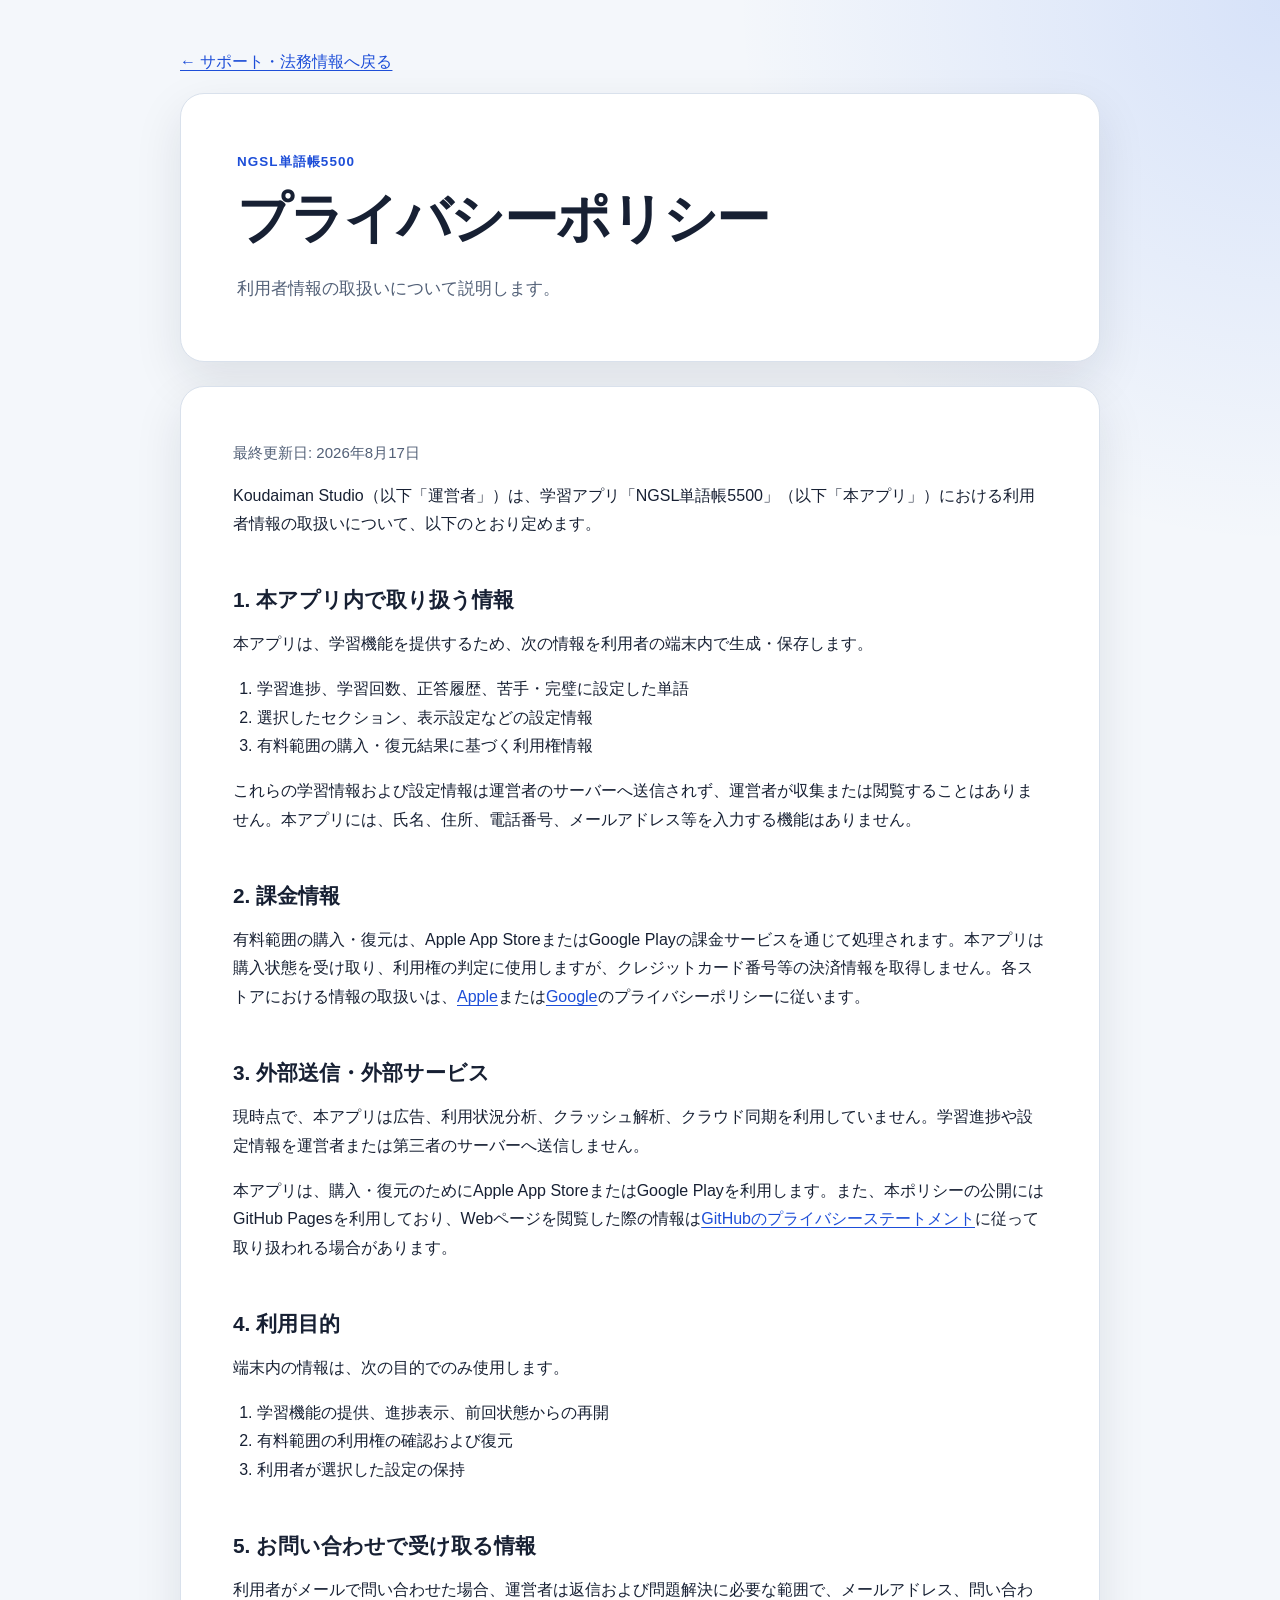
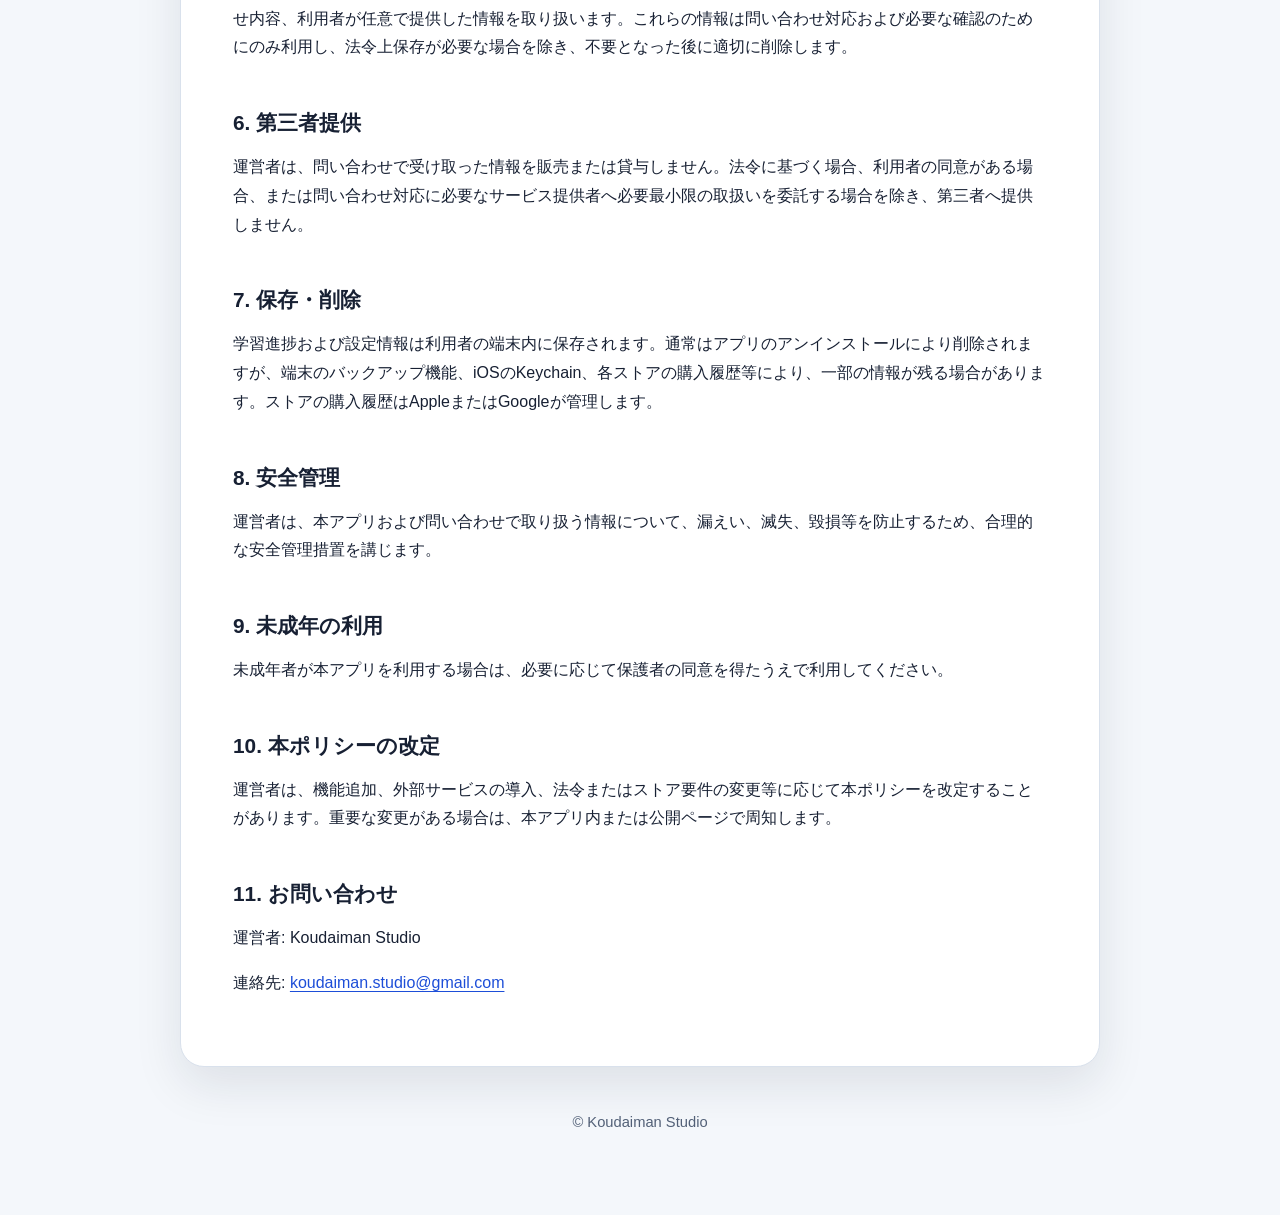
==== privacy-policy/index.html @ da4f52c1 "Publish NGSL 5500 legal pages" ====
<!doctype html>
<html lang="ja">
  <head>
    <meta charset="utf-8">
    <meta name="viewport" content="width=device-width, initial-scale=1">
    <meta name="description" content="NGSL単語帳5500のプライバシーポリシーです。">
    <title>プライバシーポリシー | NGSL単語帳5500</title>
    <link rel="stylesheet" href="../styles.css">
  </head>
  <body>
    <main class="shell">
      <a class="back-link" href="../">← サポート・法務情報へ戻る</a>
      <header class="site-header">
        <p class="eyebrow">NGSL単語帳5500</p>
        <h1>プライバシーポリシー</h1>
        <p class="lead">利用者情報の取扱いについて説明します。</p>
      </header>

      <article class="document">
        <p class="document-meta">最終更新日: 2026年8月17日</p>
        <p>Koudaiman Studio（以下「運営者」）は、学習アプリ「NGSL単語帳5500」（以下「本アプリ」）における利用者情報の取扱いについて、以下のとおり定めます。</p>

        <h2>1. 本アプリ内で取り扱う情報</h2>
        <p>本アプリは、学習機能を提供するため、次の情報を利用者の端末内で生成・保存します。</p>
        <ol>
          <li>学習進捗、学習回数、正答履歴、苦手・完璧に設定した単語</li>
          <li>選択したセクション、表示設定などの設定情報</li>
          <li>有料範囲の購入・復元結果に基づく利用権情報</li>
        </ol>
        <p>これらの学習情報および設定情報は運営者のサーバーへ送信されず、運営者が収集または閲覧することはありません。本アプリには、氏名、住所、電話番号、メールアドレス等を入力する機能はありません。</p>

        <h2>2. 課金情報</h2>
        <p>有料範囲の購入・復元は、Apple App StoreまたはGoogle Playの課金サービスを通じて処理されます。本アプリは購入状態を受け取り、利用権の判定に使用しますが、クレジットカード番号等の決済情報を取得しません。各ストアにおける情報の取扱いは、<a href="https://www.apple.com/legal/privacy/jp/">Apple</a>または<a href="https://policies.google.com/privacy?hl=ja">Google</a>のプライバシーポリシーに従います。</p>

        <h2>3. 外部送信・外部サービス</h2>
        <p>現時点で、本アプリは広告、利用状況分析、クラッシュ解析、クラウド同期を利用していません。学習進捗や設定情報を運営者または第三者のサーバーへ送信しません。</p>
        <p>本アプリは、購入・復元のためにApple App StoreまたはGoogle Playを利用します。また、本ポリシーの公開にはGitHub Pagesを利用しており、Webページを閲覧した際の情報は<a href="https://docs.github.com/ja/site-policy/privacy-policies/github-general-privacy-statement">GitHubのプライバシーステートメント</a>に従って取り扱われる場合があります。</p>

        <h2>4. 利用目的</h2>
        <p>端末内の情報は、次の目的でのみ使用します。</p>
        <ol>
          <li>学習機能の提供、進捗表示、前回状態からの再開</li>
          <li>有料範囲の利用権の確認および復元</li>
          <li>利用者が選択した設定の保持</li>
        </ol>

        <h2>5. お問い合わせで受け取る情報</h2>
        <p>利用者がメールで問い合わせた場合、運営者は返信および問題解決に必要な範囲で、メールアドレス、問い合わせ内容、利用者が任意で提供した情報を取り扱います。これらの情報は問い合わせ対応および必要な確認のためにのみ利用し、法令上保存が必要な場合を除き、不要となった後に適切に削除します。</p>

        <h2>6. 第三者提供</h2>
        <p>運営者は、問い合わせで受け取った情報を販売または貸与しません。法令に基づく場合、利用者の同意がある場合、または問い合わせ対応に必要なサービス提供者へ必要最小限の取扱いを委託する場合を除き、第三者へ提供しません。</p>

        <h2>7. 保存・削除</h2>
        <p>学習進捗および設定情報は利用者の端末内に保存されます。通常はアプリのアンインストールにより削除されますが、端末のバックアップ機能、iOSのKeychain、各ストアの購入履歴等により、一部の情報が残る場合があります。ストアの購入履歴はAppleまたはGoogleが管理します。</p>

        <h2>8. 安全管理</h2>
        <p>運営者は、本アプリおよび問い合わせで取り扱う情報について、漏えい、滅失、毀損等を防止するため、合理的な安全管理措置を講じます。</p>

        <h2>9. 未成年の利用</h2>
        <p>未成年者が本アプリを利用する場合は、必要に応じて保護者の同意を得たうえで利用してください。</p>

        <h2>10. 本ポリシーの改定</h2>
        <p>運営者は、機能追加、外部サービスの導入、法令またはストア要件の変更等に応じて本ポリシーを改定することがあります。重要な変更がある場合は、本アプリ内または公開ページで周知します。</p>

        <h2>11. お問い合わせ</h2>
        <p>運営者: Koudaiman Studio</p>
        <p>連絡先: <a href="mailto:koudaiman.studio@gmail.com">koudaiman.studio@gmail.com</a></p>
      </article>

      <footer>
        <p>© Koudaiman Studio</p>
      </footer>
    </main>
  </body>
</html>
---- styles.css ----
:root {
  color-scheme: light dark;
  --background: #f4f7fb;
  --surface: #ffffff;
  --text: #172033;
  --muted: #526077;
  --border: #d9e1ec;
  --accent: #1d4ed8;
  --shadow: 0 18px 48px rgba(23, 32, 51, 0.1);
}

* {
  box-sizing: border-box;
}

html {
  background: var(--background);
  scroll-behavior: smooth;
}

body {
  margin: 0;
  color: var(--text);
  background:
    radial-gradient(circle at top right, rgba(37, 99, 235, 0.14), transparent 34rem),
    var(--background);
  font-family: -apple-system, BlinkMacSystemFont, "Segoe UI", "Noto Sans JP", sans-serif;
  font-size: 16px;
  line-height: 1.8;
}

a {
  color: var(--accent);
  text-underline-offset: 0.18em;
}

a:hover {
  text-decoration-thickness: 0.14em;
}

a:focus-visible {
  outline: 3px solid #f59e0b;
  outline-offset: 4px;
  border-radius: 4px;
}

.shell {
  width: min(920px, calc(100% - 32px));
  margin: 0 auto;
  padding: 48px 0 64px;
}

.site-header,
.document,
.link-card {
  border: 1px solid var(--border);
  background: var(--surface);
  box-shadow: var(--shadow);
}

.site-header,
.document {
  border-radius: 24px;
}

.site-header {
  padding: clamp(28px, 7vw, 56px);
}

.eyebrow {
  margin: 0 0 8px;
  color: var(--accent);
  font-size: 0.84rem;
  font-weight: 700;
  letter-spacing: 0.08em;
  text-transform: uppercase;
}

h1,
h2 {
  line-height: 1.35;
}

h1 {
  margin: 0;
  font-size: clamp(2rem, 8vw, 3.4rem);
  letter-spacing: -0.03em;
}

h2 {
  margin: 2.25em 0 0.6em;
  font-size: 1.3rem;
}

.lead {
  max-width: 42rem;
  margin: 18px 0 0;
  color: var(--muted);
  font-size: 1.08rem;
}

.document {
  margin-top: 24px;
  padding: clamp(24px, 6vw, 52px);
}

.document > :first-child {
  margin-top: 0;
}

.document-meta {
  color: var(--muted);
  font-size: 0.94rem;
}

.link-grid {
  display: grid;
  grid-template-columns: repeat(2, minmax(0, 1fr));
  gap: 16px;
  margin-top: 24px;
}

.link-card {
  display: block;
  padding: 24px;
  border-radius: 18px;
  color: inherit;
  text-decoration: none;
  transition: transform 160ms ease, border-color 160ms ease;
}

.link-card:hover {
  transform: translateY(-2px);
  border-color: var(--accent);
}

.link-card strong {
  display: block;
  margin-bottom: 6px;
  color: var(--accent);
  font-size: 1.08rem;
}

.link-card span,
.muted {
  color: var(--muted);
}

.back-link {
  display: inline-block;
  margin-bottom: 16px;
}

footer {
  padding: 28px 8px 0;
  color: var(--muted);
  font-size: 0.92rem;
  text-align: center;
}

ul,
ol {
  padding-left: 1.5em;
}

@media (max-width: 640px) {
  .shell {
    width: min(100% - 20px, 920px);
    padding-top: 20px;
  }

  .site-header,
  .document {
    border-radius: 18px;
  }

  .link-grid {
    grid-template-columns: 1fr;
  }
}

@media (prefers-reduced-motion: reduce) {
  html {
    scroll-behavior: auto;
  }

  .link-card {
    transition: none;
  }
}

@media (prefers-color-scheme: dark) {
  :root {
    --background: #0d1422;
    --surface: #151f30;
    --text: #edf3ff;
    --muted: #b7c2d6;
    --border: #2b3950;
    --accent: #8db4ff;
    --shadow: 0 18px 48px rgba(0, 0, 0, 0.3);
  }
}
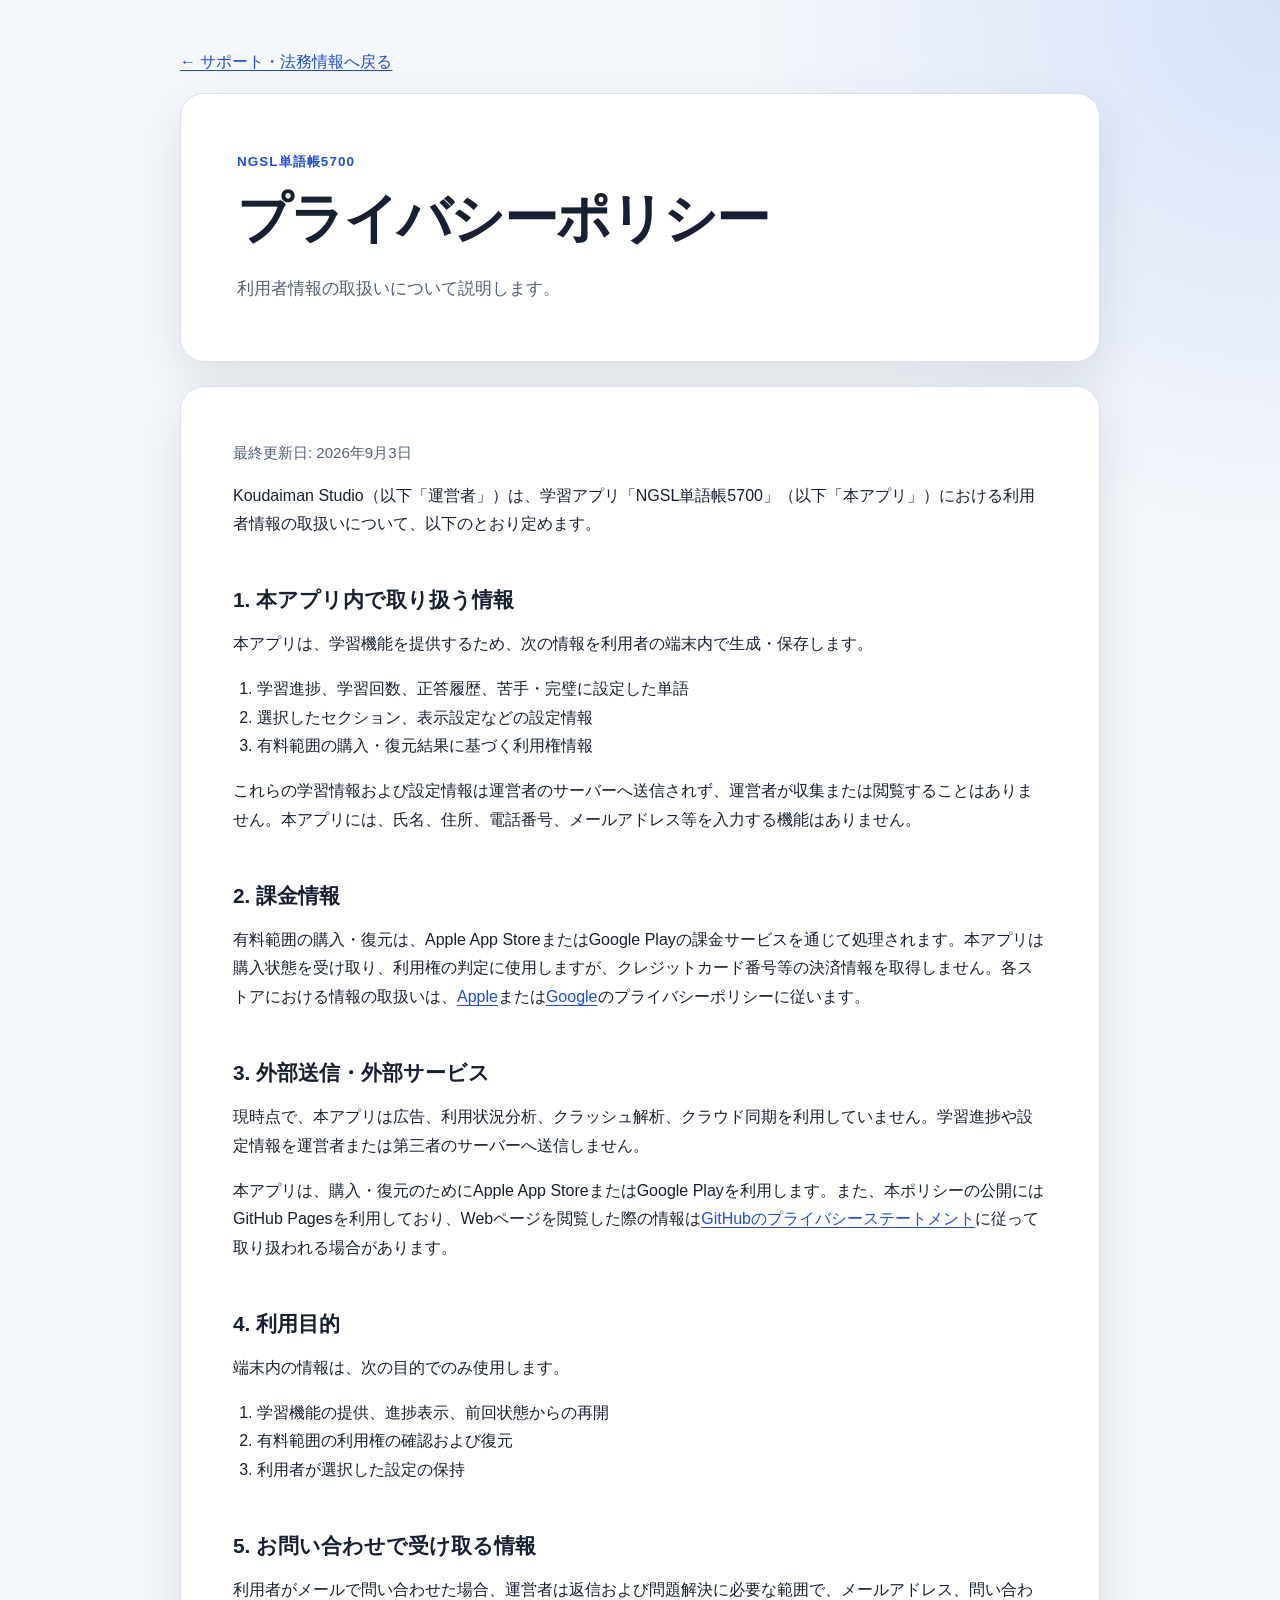
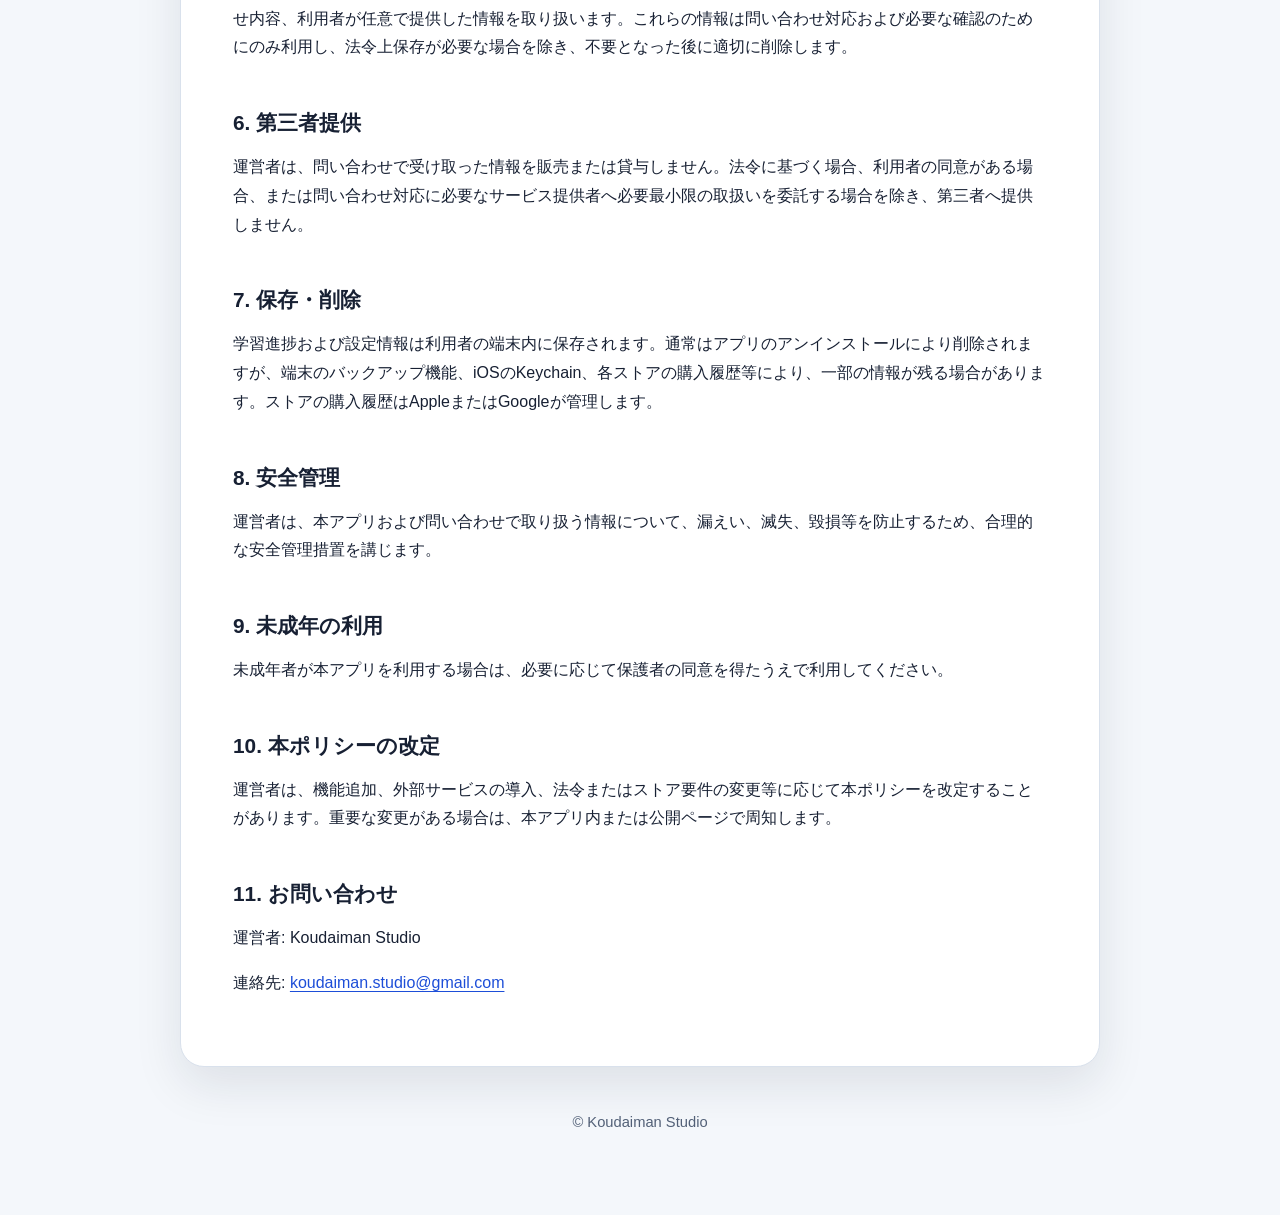
==== commit 582ff2c2: "chore: rename app to NGSL単語帳5700" ====
--- a/privacy-policy/index.html
+++ b/privacy-policy/index.html
@@ -3,22 +3,22 @@
   <head>
     <meta charset="utf-8">
     <meta name="viewport" content="width=device-width, initial-scale=1">
-    <meta name="description" content="NGSL単語帳5500のプライバシーポリシーです。">
-    <title>プライバシーポリシー | NGSL単語帳5500</title>
+    <meta name="description" content="NGSL単語帳5700のプライバシーポリシーです。">
+    <title>プライバシーポリシー | NGSL単語帳5700</title>
     <link rel="stylesheet" href="../styles.css">
   </head>
   <body>
     <main class="shell">
       <a class="back-link" href="../">← サポート・法務情報へ戻る</a>
       <header class="site-header">
-        <p class="eyebrow">NGSL単語帳5500</p>
+        <p class="eyebrow">NGSL単語帳5700</p>
         <h1>プライバシーポリシー</h1>
         <p class="lead">利用者情報の取扱いについて説明します。</p>
       </header>
 
       <article class="document">
-        <p class="document-meta">最終更新日: 2026年8月17日</p>
-        <p>Koudaiman Studio（以下「運営者」）は、学習アプリ「NGSL単語帳5500」（以下「本アプリ」）における利用者情報の取扱いについて、以下のとおり定めます。</p>
+        <p class="document-meta">最終更新日: 2026年9月3日</p>
+        <p>Koudaiman Studio（以下「運営者」）は、学習アプリ「NGSL単語帳5700」（以下「本アプリ」）における利用者情報の取扱いについて、以下のとおり定めます。</p>
 
         <h2>1. 本アプリ内で取り扱う情報</h2>
         <p>本アプリは、学習機能を提供するため、次の情報を利用者の端末内で生成・保存します。</p>
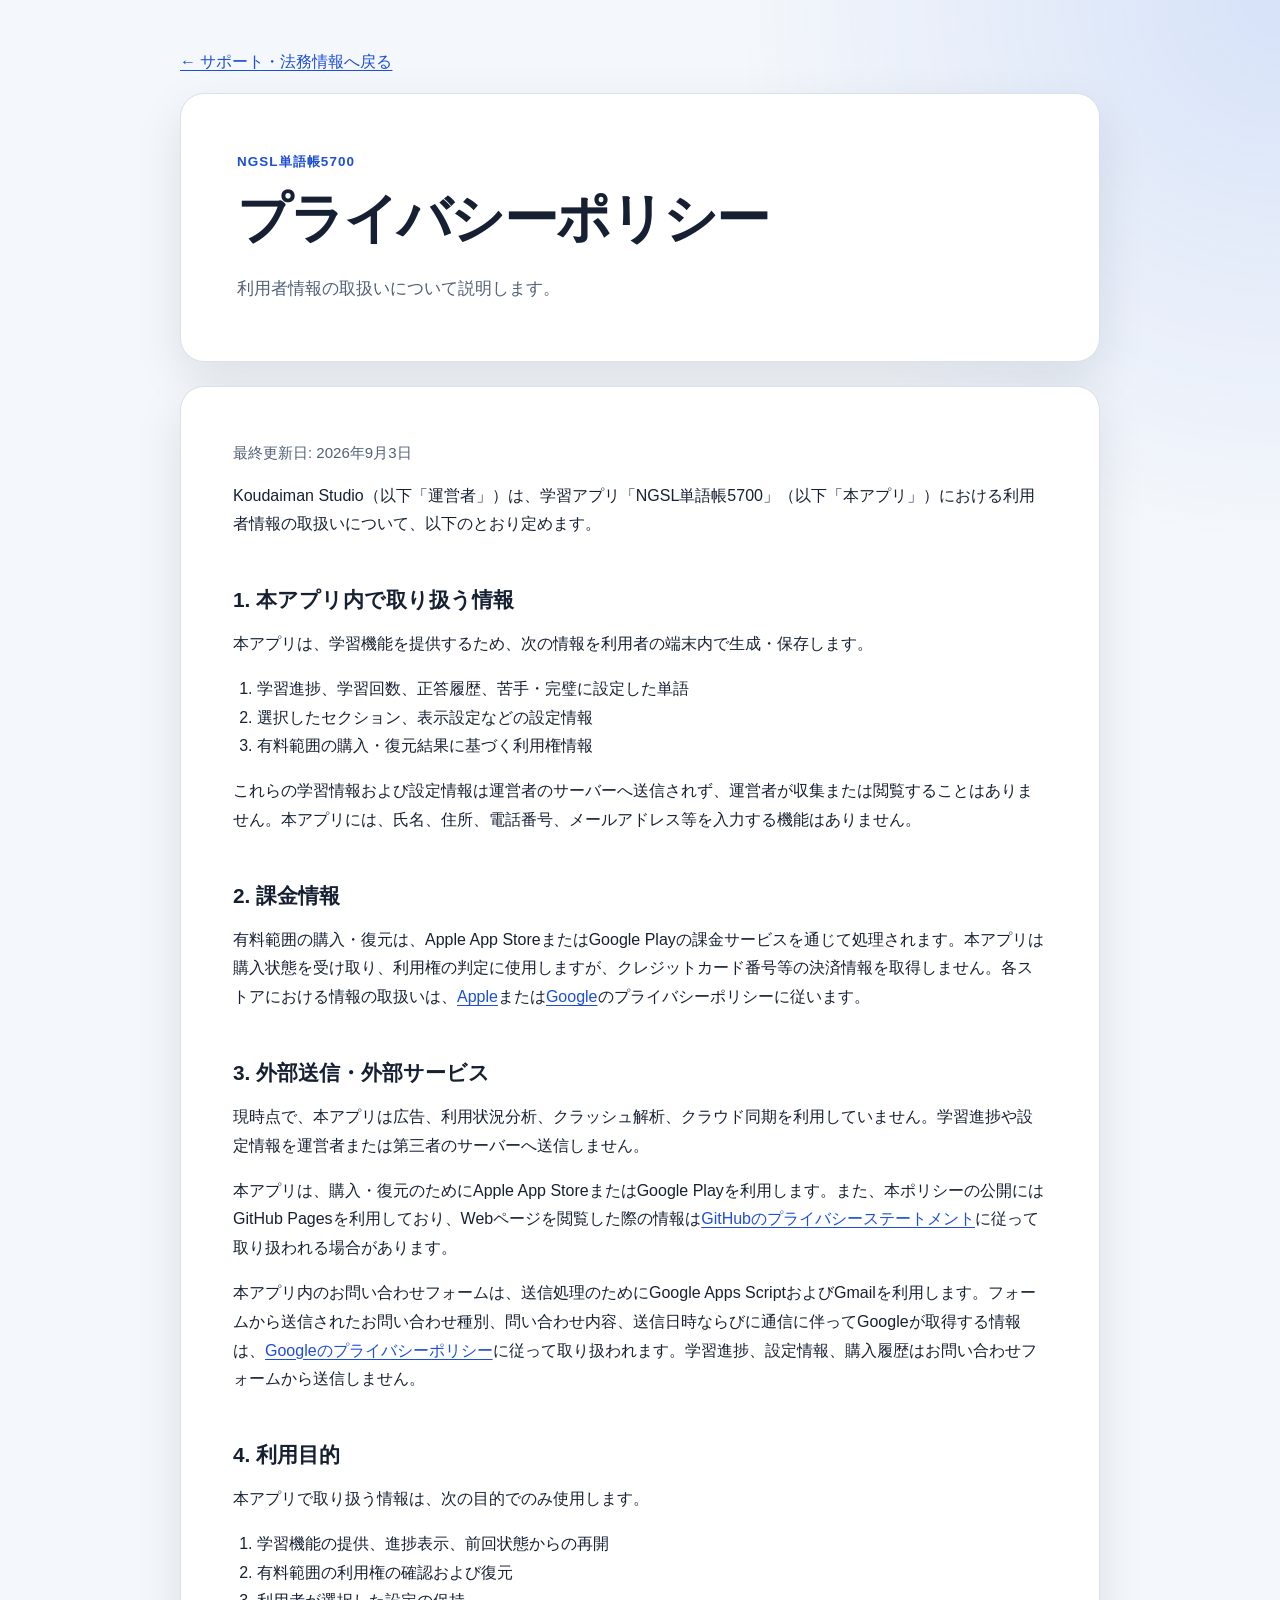
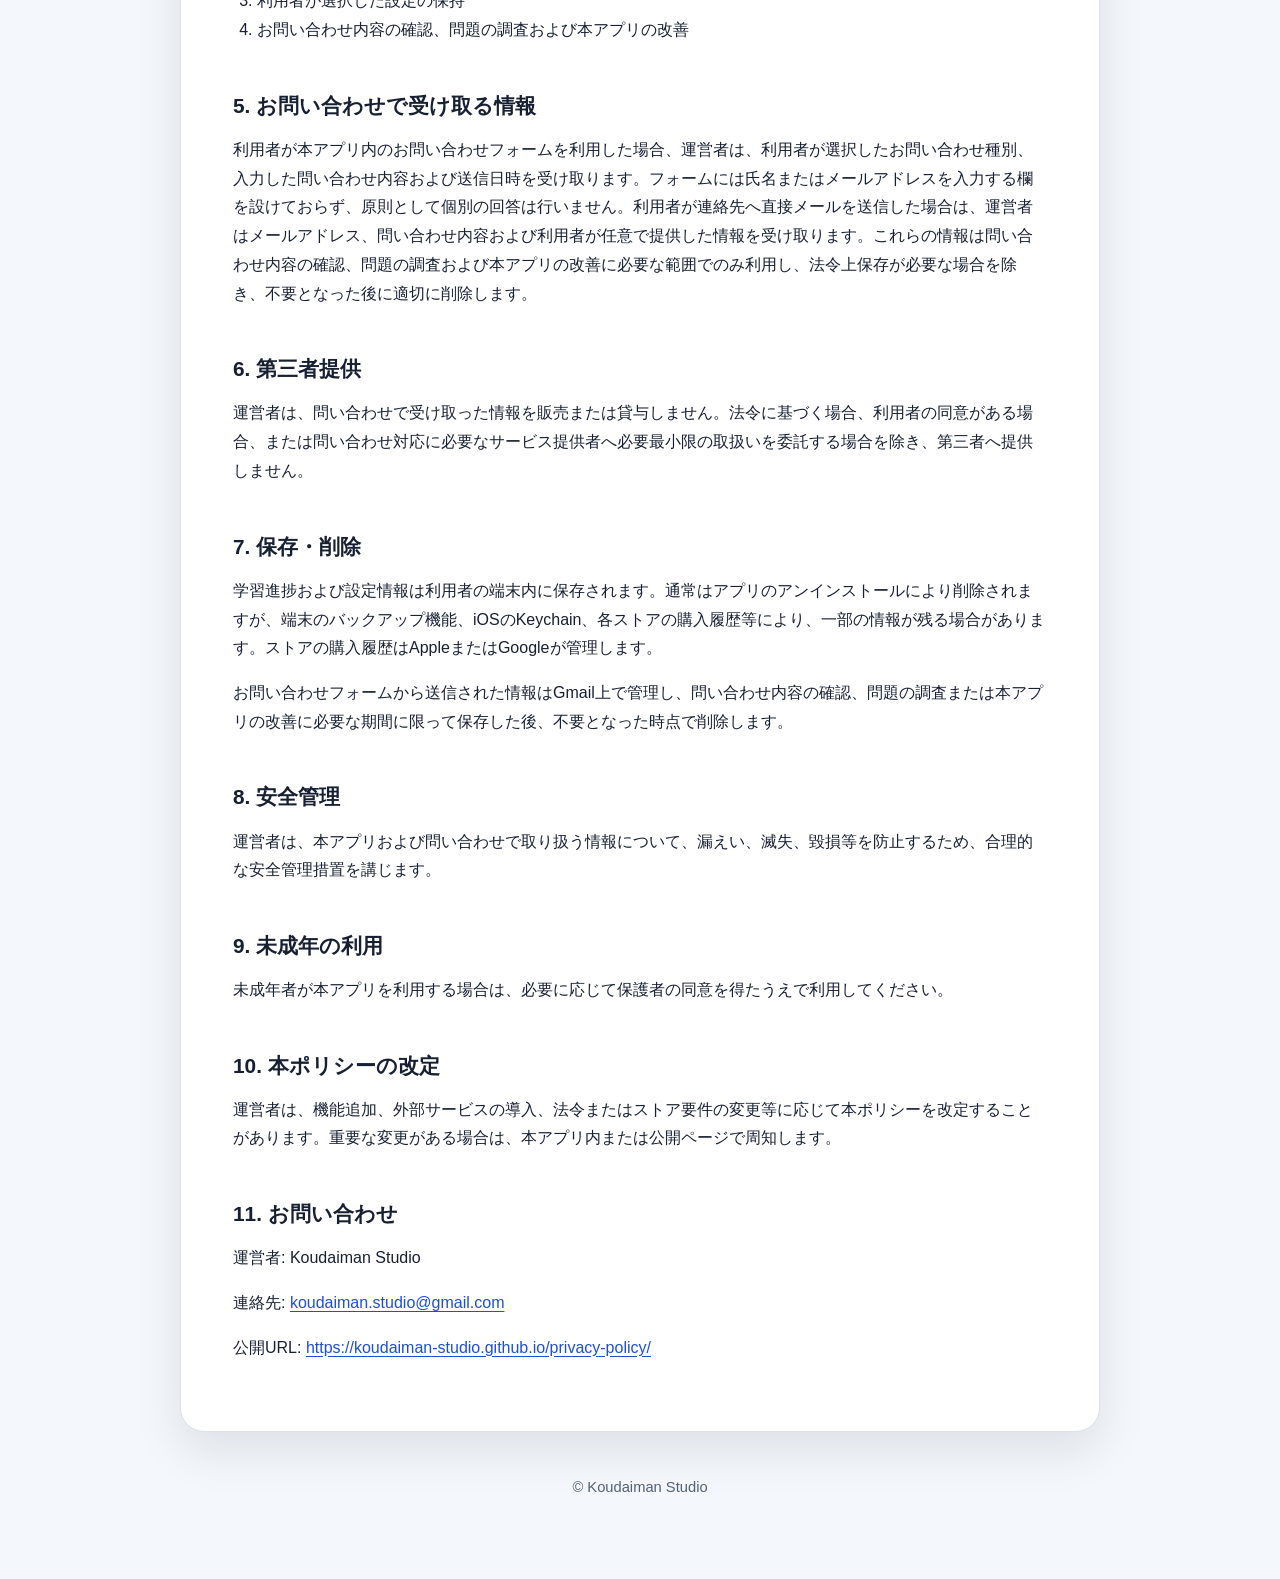
==== commit 7b571b93: "Disclose in-app contact submissions" ====
--- a/privacy-policy/index.html
+++ b/privacy-policy/index.html
@@ -35,23 +35,26 @@
         <h2>3. 外部送信・外部サービス</h2>
         <p>現時点で、本アプリは広告、利用状況分析、クラッシュ解析、クラウド同期を利用していません。学習進捗や設定情報を運営者または第三者のサーバーへ送信しません。</p>
         <p>本アプリは、購入・復元のためにApple App StoreまたはGoogle Playを利用します。また、本ポリシーの公開にはGitHub Pagesを利用しており、Webページを閲覧した際の情報は<a href="https://docs.github.com/ja/site-policy/privacy-policies/github-general-privacy-statement">GitHubのプライバシーステートメント</a>に従って取り扱われる場合があります。</p>
+        <p>本アプリ内のお問い合わせフォームは、送信処理のためにGoogle Apps ScriptおよびGmailを利用します。フォームから送信されたお問い合わせ種別、問い合わせ内容、送信日時ならびに通信に伴ってGoogleが取得する情報は、<a href="https://policies.google.com/privacy?hl=ja">Googleのプライバシーポリシー</a>に従って取り扱われます。学習進捗、設定情報、購入履歴はお問い合わせフォームから送信しません。</p>
 
         <h2>4. 利用目的</h2>
-        <p>端末内の情報は、次の目的でのみ使用します。</p>
+        <p>本アプリで取り扱う情報は、次の目的でのみ使用します。</p>
         <ol>
           <li>学習機能の提供、進捗表示、前回状態からの再開</li>
           <li>有料範囲の利用権の確認および復元</li>
           <li>利用者が選択した設定の保持</li>
+          <li>お問い合わせ内容の確認、問題の調査および本アプリの改善</li>
         </ol>
 
         <h2>5. お問い合わせで受け取る情報</h2>
-        <p>利用者がメールで問い合わせた場合、運営者は返信および問題解決に必要な範囲で、メールアドレス、問い合わせ内容、利用者が任意で提供した情報を取り扱います。これらの情報は問い合わせ対応および必要な確認のためにのみ利用し、法令上保存が必要な場合を除き、不要となった後に適切に削除します。</p>
+        <p>利用者が本アプリ内のお問い合わせフォームを利用した場合、運営者は、利用者が選択したお問い合わせ種別、入力した問い合わせ内容および送信日時を受け取ります。フォームには氏名またはメールアドレスを入力する欄を設けておらず、原則として個別の回答は行いません。利用者が連絡先へ直接メールを送信した場合は、運営者はメールアドレス、問い合わせ内容および利用者が任意で提供した情報を受け取ります。これらの情報は問い合わせ内容の確認、問題の調査および本アプリの改善に必要な範囲でのみ利用し、法令上保存が必要な場合を除き、不要となった後に適切に削除します。</p>
 
         <h2>6. 第三者提供</h2>
         <p>運営者は、問い合わせで受け取った情報を販売または貸与しません。法令に基づく場合、利用者の同意がある場合、または問い合わせ対応に必要なサービス提供者へ必要最小限の取扱いを委託する場合を除き、第三者へ提供しません。</p>
 
         <h2>7. 保存・削除</h2>
         <p>学習進捗および設定情報は利用者の端末内に保存されます。通常はアプリのアンインストールにより削除されますが、端末のバックアップ機能、iOSのKeychain、各ストアの購入履歴等により、一部の情報が残る場合があります。ストアの購入履歴はAppleまたはGoogleが管理します。</p>
+        <p>お問い合わせフォームから送信された情報はGmail上で管理し、問い合わせ内容の確認、問題の調査または本アプリの改善に必要な期間に限って保存した後、不要となった時点で削除します。</p>
 
         <h2>8. 安全管理</h2>
         <p>運営者は、本アプリおよび問い合わせで取り扱う情報について、漏えい、滅失、毀損等を防止するため、合理的な安全管理措置を講じます。</p>
@@ -65,6 +68,7 @@
         <h2>11. お問い合わせ</h2>
         <p>運営者: Koudaiman Studio</p>
         <p>連絡先: <a href="mailto:koudaiman.studio@gmail.com">koudaiman.studio@gmail.com</a></p>
+        <p>公開URL: <a href="https://koudaiman-studio.github.io/privacy-policy/">https://koudaiman-studio.github.io/privacy-policy/</a></p>
       </article>
 
       <footer>
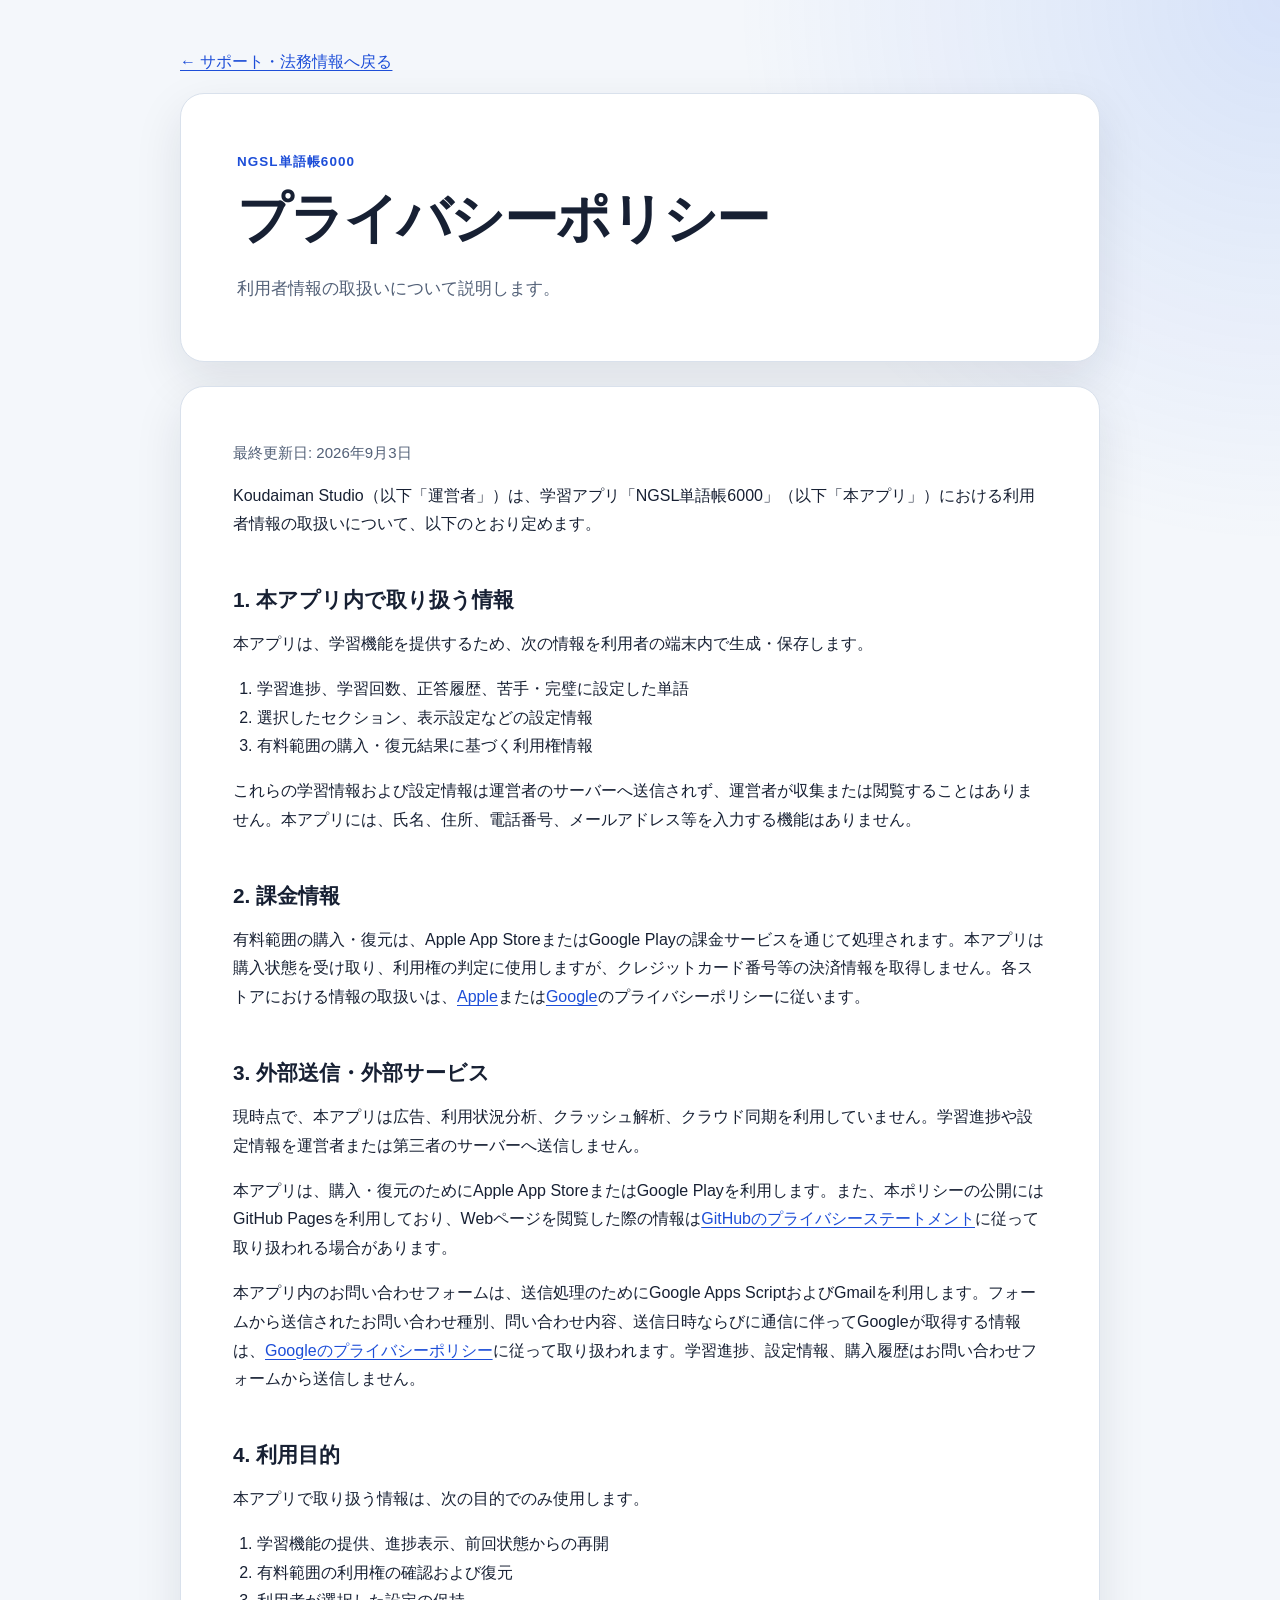
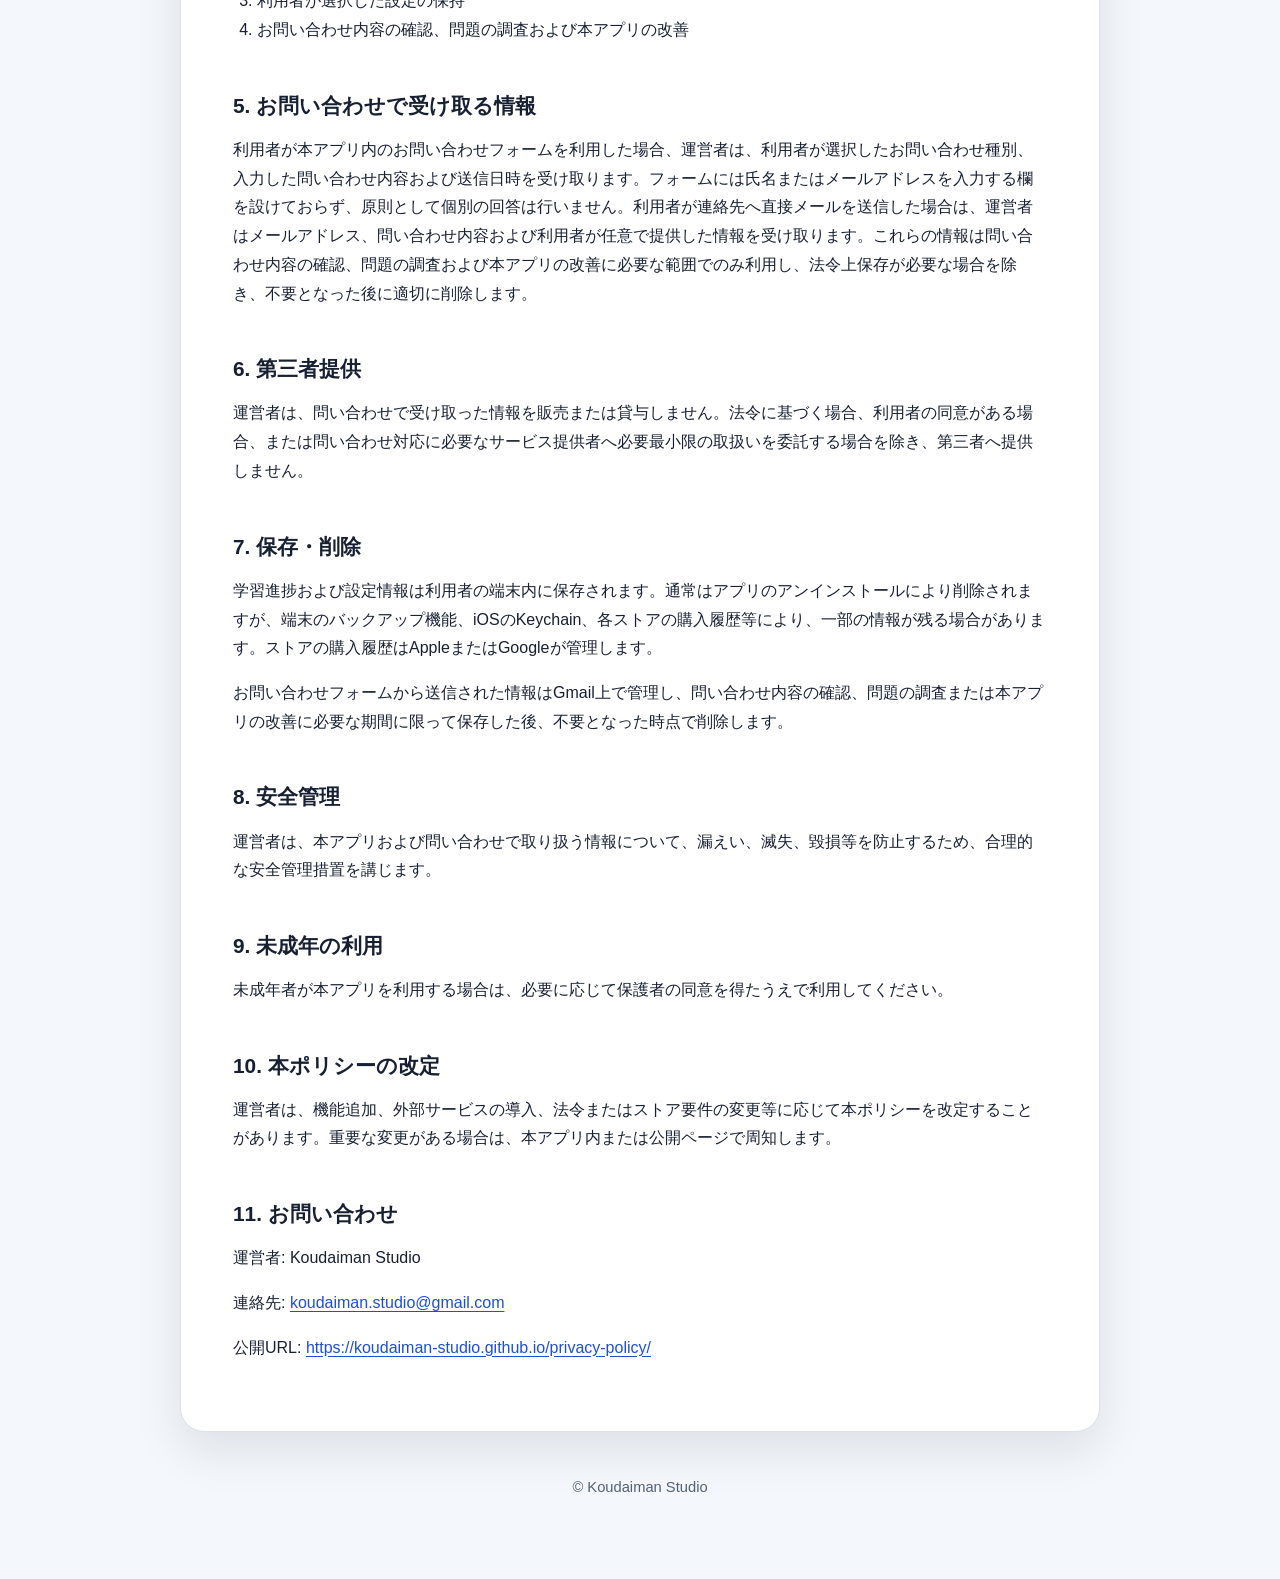
==== commit b5d7b0de: "Update app identity to NGSL 6000 and 30 sections" ====
--- a/privacy-policy/index.html
+++ b/privacy-policy/index.html
@@ -3,22 +3,22 @@
   <head>
     <meta charset="utf-8">
     <meta name="viewport" content="width=device-width, initial-scale=1">
-    <meta name="description" content="NGSL単語帳5700のプライバシーポリシーです。">
-    <title>プライバシーポリシー | NGSL単語帳5700</title>
+    <meta name="description" content="NGSL単語帳6000のプライバシーポリシーです。">
+    <title>プライバシーポリシー | NGSL単語帳6000</title>
     <link rel="stylesheet" href="../styles.css">
   </head>
   <body>
     <main class="shell">
       <a class="back-link" href="../">← サポート・法務情報へ戻る</a>
       <header class="site-header">
-        <p class="eyebrow">NGSL単語帳5700</p>
+        <p class="eyebrow">NGSL単語帳6000</p>
         <h1>プライバシーポリシー</h1>
         <p class="lead">利用者情報の取扱いについて説明します。</p>
       </header>
 
       <article class="document">
         <p class="document-meta">最終更新日: 2026年9月3日</p>
-        <p>Koudaiman Studio（以下「運営者」）は、学習アプリ「NGSL単語帳5700」（以下「本アプリ」）における利用者情報の取扱いについて、以下のとおり定めます。</p>
+        <p>Koudaiman Studio（以下「運営者」）は、学習アプリ「NGSL単語帳6000」（以下「本アプリ」）における利用者情報の取扱いについて、以下のとおり定めます。</p>
 
         <h2>1. 本アプリ内で取り扱う情報</h2>
         <p>本アプリは、学習機能を提供するため、次の情報を利用者の端末内で生成・保存します。</p>
